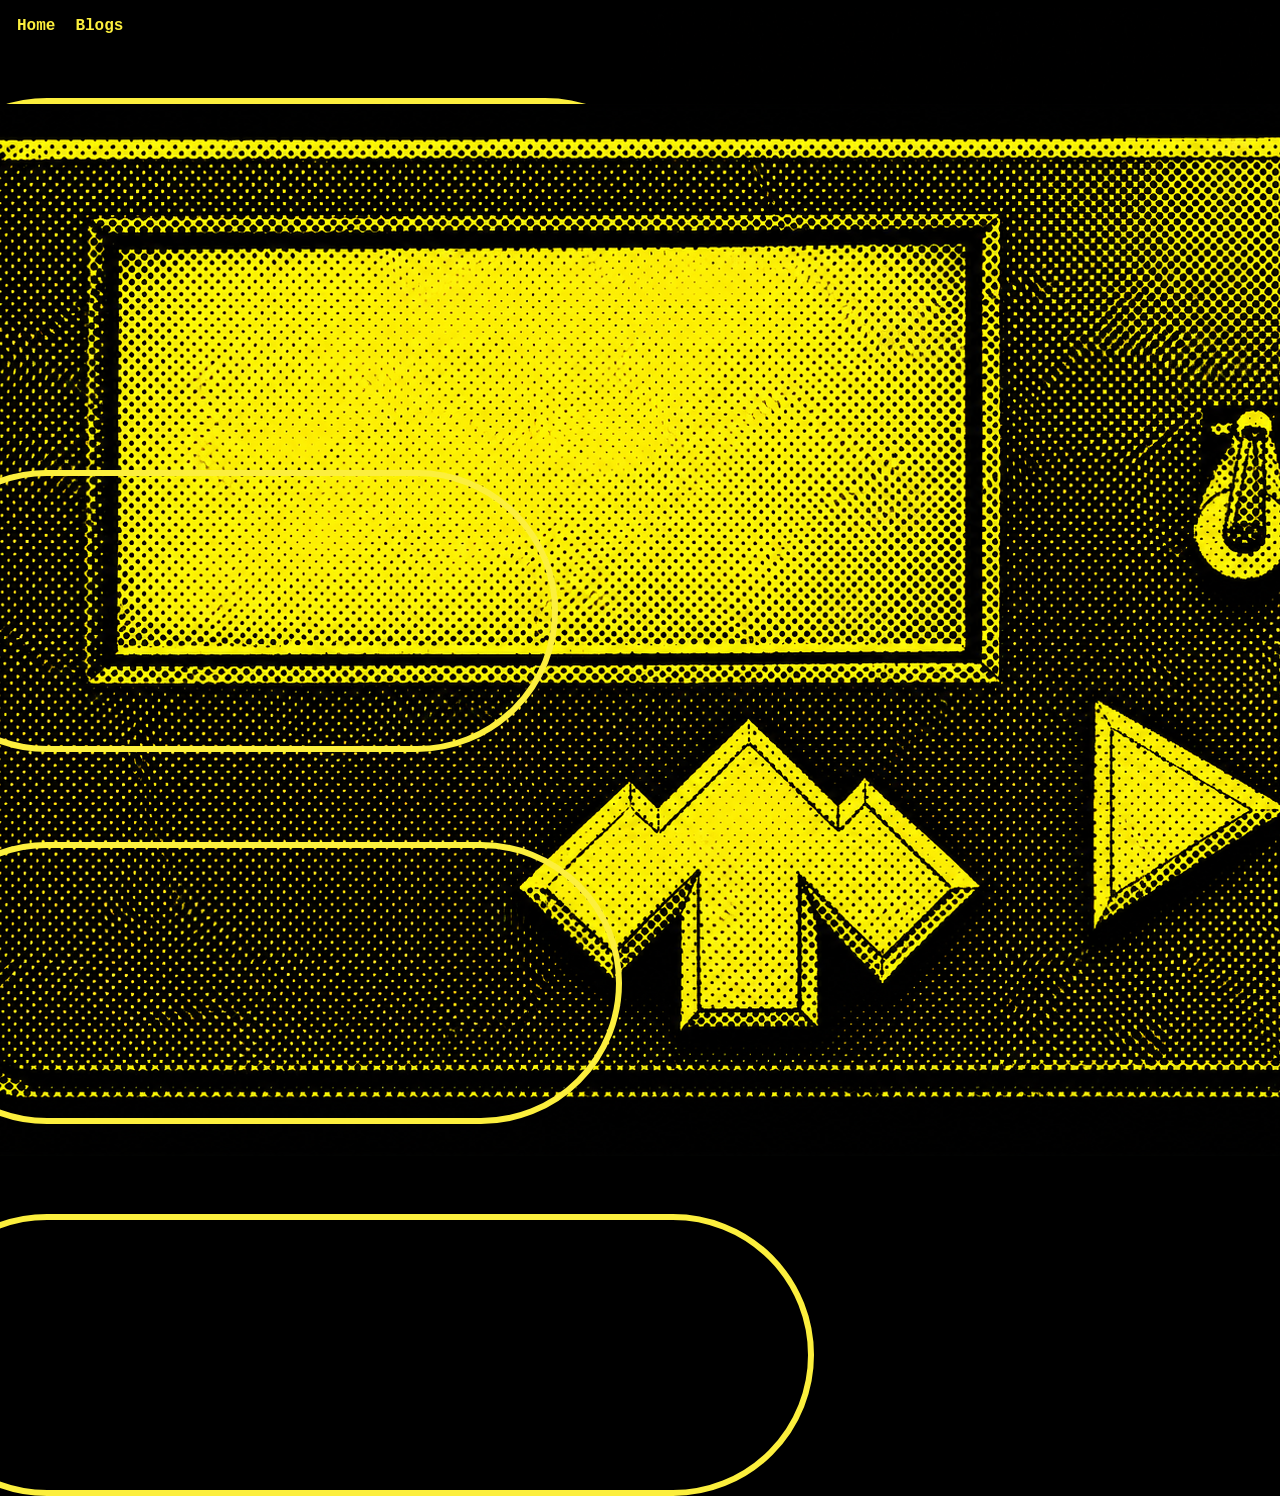
==== projects.html @ 27fcfa1d "started and made good develppment in project page" ====
<!DOCTYPE html>
    <html lang="en">
    <head>
        <meta charset="UTF-8">
        <meta name="viewport" content="width=device-width, initial-scale=1.0">
        <title>Projects </title>
        
        <link rel="preconnect" href="https://fonts.googleapis.com">
        <link rel="preconnect" href="https://fonts.gstatic.com" crossorigin>
        <link href="https://fonts.googleapis.com/css2?family=JetBrains+Mono:wght@400;700&display=swap" rel="stylesheet">
        
        <link rel="stylesheet" href="projects.css">
    </head>
    <body>
        
       
  
        <main >
            
            <div>
                <img src="medusa.png" class = "medusa"> 
            </div>
            <section class="firstpage">
                <div class=" nav">
                    <a href="index.html" > Home </a>
                    <a href="blog.html"> Blogs</a>
                </div>
                <section class="projects">
                    <div class="card p1">
                        <img src = "huginn.png" class="pic1">

                    </div>
                    <div class=" card p2">

                    </div>
                    <div class=" card p3">
                        
                    </div>
                    <div class=" card p4">
                        
                    </div>
                    
                </section>


            </section>
            
        </main>
    </body>
    </html>
---- projects.css ----
body {
    background-color: black;
    font-family: "JetBrains", monospace;
}

main {
    width: 100%;
    position:relative;

}

.firstpage {
    position: relative;
    height: 100vh;
    width:100%;
    box-sizing: border-box;

}
.nav {
    position:absolute;
    top:1vh;
    display:flex;
    gap:20px;
    font-size: 1rem;
    font-weight: 700;
    left:1vh;
    width: fit-content;
}
.nav a  { color: #FCEF3D;
    text-decoration: none;

}

.medusa {
    transform: scaleX(-1);
    position:absolute;
    right:0px;
    height: auto;
    width: 50%;
}
    
.projects {
    display:flex;
    flex-direction: column;
    position:absolute;
    left: -8vw;
    gap: 10vh;
    top:10vh;
    color:#FCEF3D;

}






.card:hover {
    color:#F15784

}



.p1 {
    
    border-width: 6px;
    border-style: solid ;
    width:60vw;
    height: 30vh;
    border-radius: 1000px;
    
}
.p2 {
    
    border-width: 6px;
    border-style: solid ;
    width:50vw;
    height: 30vh;
    border-radius: 1000px;
    
}
.p3 {
    
    border-width: 6px;
    border-style: solid ;
    width:55vw;
    height: 30vh;
    border-radius: 1000px;
    
}
.p4 {
    
    border-width: 6px;
    border-style: solid ;
    width:70vw;
    height: 30vh;
    border-radius: 1000px;
    
}
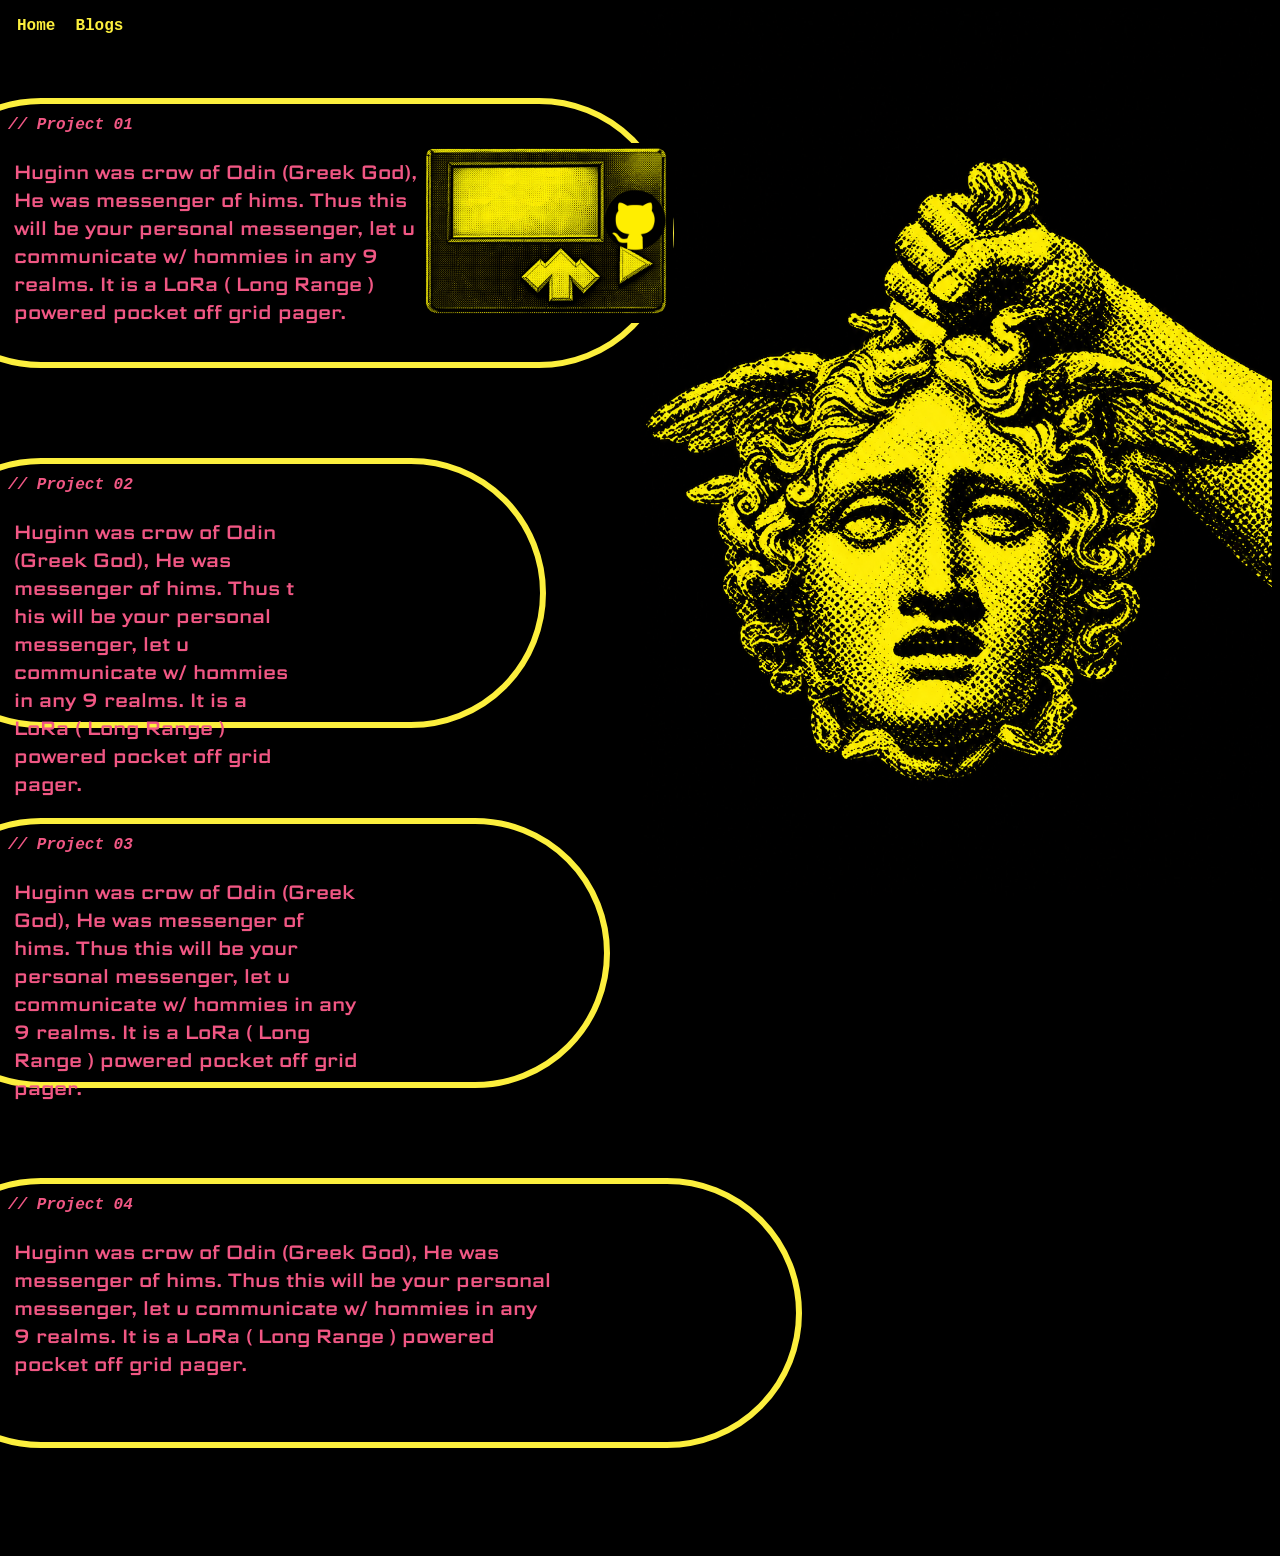
==== commit fb7e97db: "github button n project page almost done" ====
--- a/projects.html
+++ b/projects.html
@@ -6,8 +6,8 @@
         <title>Projects </title>
         
         <link rel="preconnect" href="https://fonts.googleapis.com">
-        <link rel="preconnect" href="https://fonts.gstatic.com" crossorigin>
-        <link href="https://fonts.googleapis.com/css2?family=JetBrains+Mono:wght@400;700&display=swap" rel="stylesheet">
+<link rel="preconnect" href="https://fonts.gstatic.com" crossorigin>
+<link href="https://fonts.googleapis.com/css2?family=JetBrains+Mono:ital,wght@0,100..800;1,100..800&family=Kalam:wght@300;400;700&family=Momo+Signature&family=Science+Gothic:wght@100..900&display=swap" rel="stylesheet">
         
         <link rel="stylesheet" href="projects.css">
     </head>
@@ -27,20 +27,57 @@
                 </div>
                 <section class="projects">
                     <div class="card p1">
-                        <img src = "huginn.png" class="pic1">
+                        <img src = "huginn.png" class=" pic1">
+                        <a class = "desc dp1"> Huginn was crow of Odin (Greek God), He was messenger of hims. Thus 
+                            this will be your personal messenger, let u communicate w/ hommies in any 9 realms.
+                            It is a LoRa ( Long Range ) powered pocket off grid pager.
+                        </a>
+                        <a class=" gp1" href = "https://github.com" target="_blank">
+                            <img src = "github.png" class="gh_img">
+                        </a>
+
+                        
 
                     </div>
                     <div class=" card p2">
+                        <a class = "desc dp2">Huginn was crow of Odin (Greek God), He was messenger of hims. Thus t
+                            his will be your personal messenger, let u communicate w/ hommies in any 9 realms.
+                            It is a LoRa ( Long Range ) powered pocket off grid pager.
+
+                        </a>
 
                     </div>
                     <div class=" card p3">
+                        <a class = "desc dp3">Huginn was crow of Odin (Greek God), He was messenger of hims. Thus 
+                            this will be your personal messenger, let u communicate w/ hommies in any 9 realms.
+                            It is a LoRa ( Long Range ) powered pocket off grid pager.
+
+                        </a>
                         
                     </div>
                     <div class=" card p4">
+                        <a class = "desc dp4">Huginn was crow of Odin (Greek God), He was messenger of hims. Thus 
+                            this will be your personal messenger, let u communicate w/ hommies in any 9 realms.
+                            It is a LoRa ( Long Range ) powered pocket off grid pager.
+
+ 
+                        </a>
                         
                     </div>
                     
                 </section>
+                <div class="project_serial">
+                    <a><b><i>// Project 01</i></b></a>
+                    <a><b><i>// Project 02 </i></b></a>
+                    <a><b><i>// Project 03 </i></b></a>
+                    <a><b><i>// Project 04 </i></b></a>
+
+                    
+                    
+                    
+                    
+                </div>
+
 
 
             </section>
--- a/projects.css
+++ b/projects.css
@@ -1,3 +1,7 @@
+ *, *::before, *::after {
+        box-sizing: border-box;
+    }
+     
 body {
     background-color: black;
     font-family: "JetBrains", monospace;
@@ -30,6 +34,9 @@
     text-decoration: none;
 
 }
+.nav a:hover {
+    color:#F15784;
+}
 
 .medusa {
     transform: scaleX(-1);
@@ -56,7 +63,11 @@
 
 
 .card:hover {
-    color:#F15784
+    color:#F15784;
+    left:39vw;
+    top:4.5vh;
+    transform: rotate(3deg);
+    transition: 0.2s;
 
 }
 
@@ -69,8 +80,22 @@
     width:60vw;
     height: 30vh;
     border-radius: 1000px;
+    padding-right: 19vw;
+    padding-left:8vw;
+    padding-top: 6vh;
+    
+
     
 }
+.pic1 {
+    position:absolute;
+    left:40vw;
+    width:auto;
+    height: 20vh;
+    top:5vh;
+    
+}
+
 .p2 {
     
     border-width: 6px;
@@ -78,6 +103,9 @@
     width:50vw;
     height: 30vh;
     border-radius: 1000px;
+    padding-right: 19vw;
+    padding-left:8vw;
+    padding-top: 6vh;
     
 }
 .p3 {
@@ -87,6 +115,9 @@
     width:55vw;
     height: 30vh;
     border-radius: 1000px;
+    padding-right: 19vw;
+    padding-left:8vw;
+    padding-top: 6vh;
     
 }
 .p4 {
@@ -96,5 +127,50 @@
     width:70vw;
     height: 30vh;
     border-radius: 1000px;
+    padding-right: 19vw;
+    padding-left:8vw;
+    padding-top: 6vh;
     
 }
+
+
+.project_serial {
+    color:#F15784;
+    display: flex;
+    flex-direction: column ;
+    
+    height: fit-content;
+    position: absolute;
+    top:12vh;
+    
+}
+.project_serial a {
+    height:40vh;
+    align-items: flex-start;
+    display: flex;
+}
+
+.desc {
+    color:#F15784;
+    font-size: 1.2rem;
+    font-family: Science Gothic;
+    
+    
+    
+    
+}
+
+
+.gp1 {
+    position: absolute;
+    left:54.5vw;
+    top:10vh;
+   
+
+}
+
+.gh_img {
+    width: auto;
+    height: 4rem;
+}
+
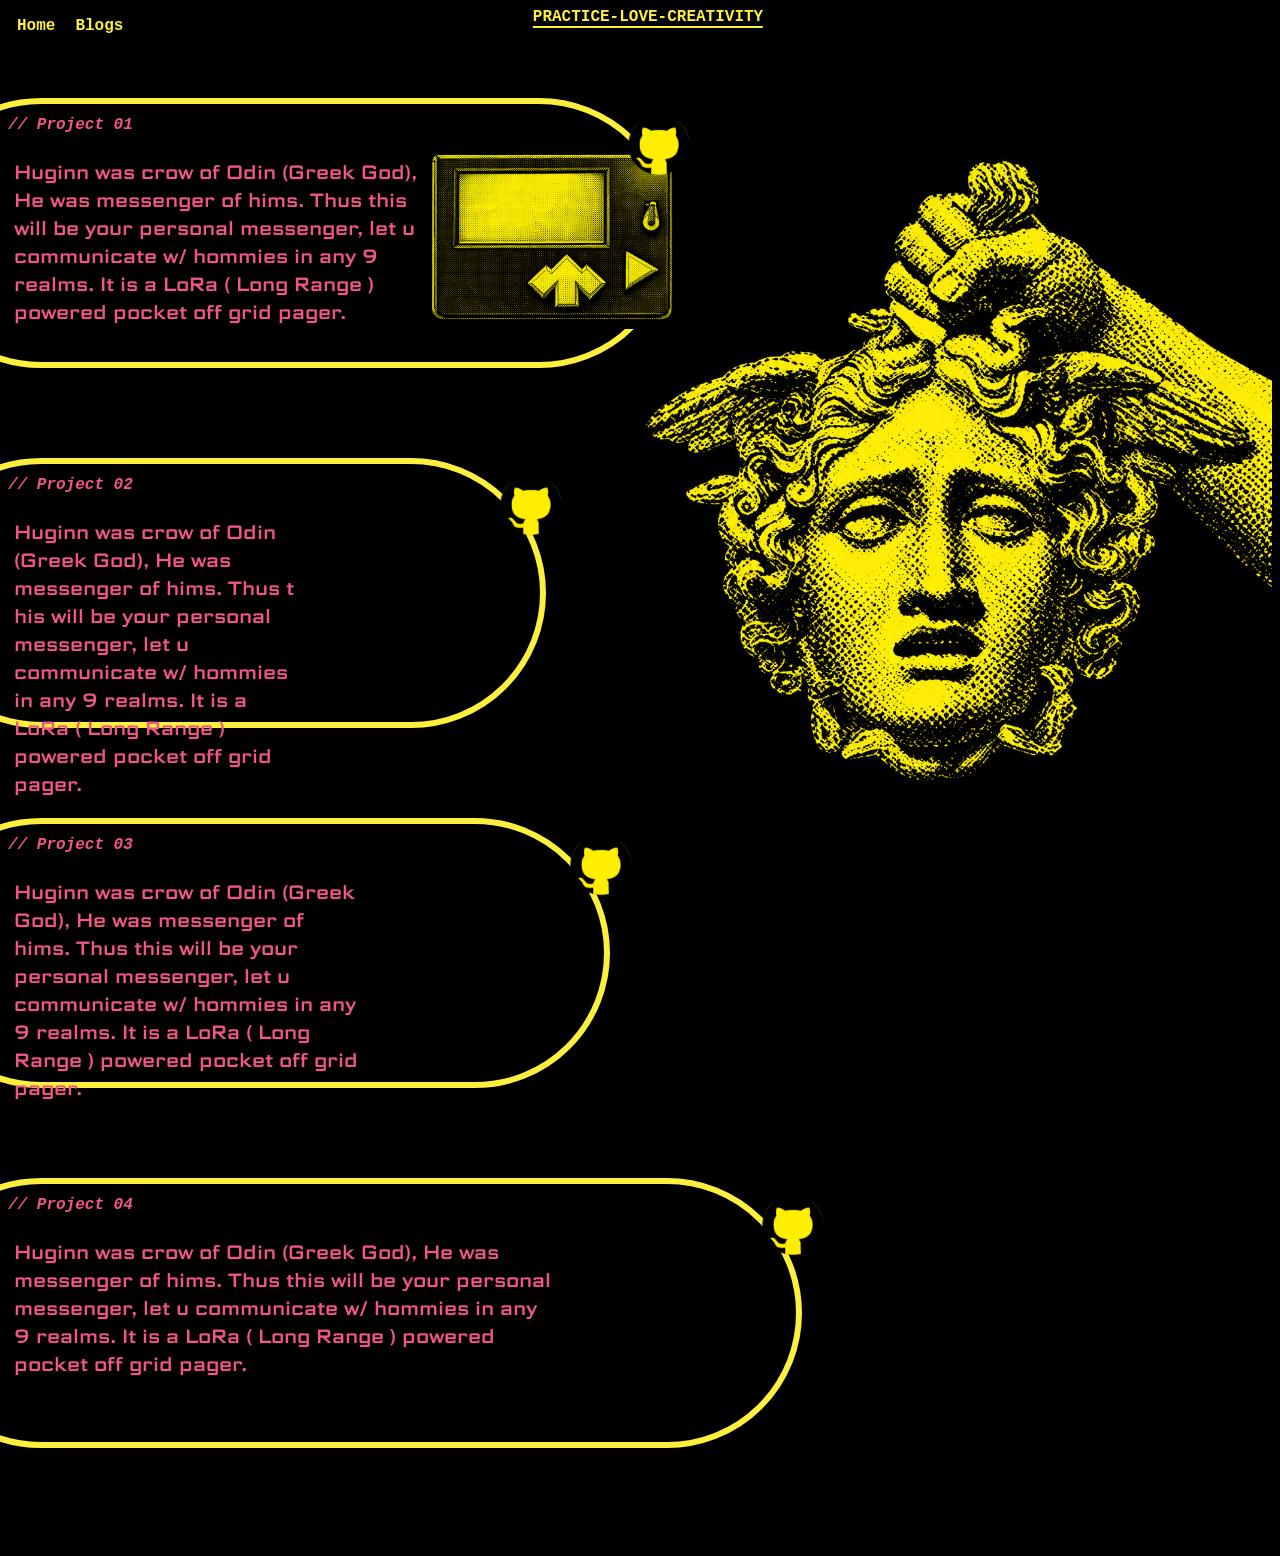
==== commit b8469815: "done project page" ====
--- a/projects.html
+++ b/projects.html
@@ -21,6 +21,7 @@
                 <img src="medusa.png" class = "medusa"> 
             </div>
             <section class="firstpage">
+                <b class="quote">PRACTICE-LOVE-CREATIVITY</b>
                 <div class=" nav">
                     <a href="index.html" > Home </a>
                     <a href="blog.html"> Blogs</a>
@@ -35,6 +36,9 @@
                         <a class=" gp1" href = "https://github.com" target="_blank">
                             <img src = "github.png" class="gh_img">
                         </a>
+                        
+                        
+                        
 
                         
 
@@ -45,6 +49,9 @@
                             It is a LoRa ( Long Range ) powered pocket off grid pager.
 
                         </a>
+                        <a class=" gp2" href = "https://github.com" target="_blank">
+                            <img src = "github.png" class="gh_img">
+                        </a>
 
                     </div>
                     <div class=" card p3">
@@ -52,6 +59,9 @@
                             this will be your personal messenger, let u communicate w/ hommies in any 9 realms.
                             It is a LoRa ( Long Range ) powered pocket off grid pager.
 
+                        </a>
+                        <a class=" gp3" href = "https://github.com" target="_blank">
+                            <img src = "github.png" class="gh_img">
                         </a>
                         
                     </div>
@@ -61,6 +71,9 @@
                             It is a LoRa ( Long Range ) powered pocket off grid pager.
 
  
+                        </a>
+                        <a class=" gp4" href = "https://github.com" target="_blank">
+                            <img src = "github.png" class="gh_img">
                         </a>
                         
                     </div>
@@ -84,4 +97,4 @@
             
         </main>
     </body>
-    </html>+    </html>
--- a/projects.css
+++ b/projects.css
@@ -57,6 +57,10 @@
 
 }
 
+.card {
+    position:relative;
+    transition: 0.2s;
+}
 
 
 
@@ -64,10 +68,9 @@
 
 .card:hover {
     color:#F15784;
-    left:39vw;
-    top:4.5vh;
+    
     transform: rotate(3deg);
-    transition: 0.2s;
+    
 
 }
 
@@ -163,8 +166,8 @@
 
 .gp1 {
     position: absolute;
-    left:54.5vw;
-    top:10vh;
+    left:55.5vw;
+    top:1vh;
    
 
 }
@@ -172,5 +175,40 @@
 .gh_img {
     width: auto;
     height: 4rem;
-}
-
+    margin-left: 5px;
+}
+
+.gp2 {
+    position: absolute;
+    left:45.5vw;
+    top:1vh;
+
+    
+}
+ 
+
+.gp3 {
+    position:absolute;
+    left:51vw;
+    top:1vh;
+    
+
+}
+.gp4 {
+    position:absolute;
+    left:66vw;
+    top:1vh;
+}
+
+
+.quote {
+    color:#FCEF3D;
+    font-weight: 900;
+    position:absolute;
+    left:50vw;
+    transform: translateX(-50%);
+    border-bottom: solid 2px;
+    
+
+    
+}
